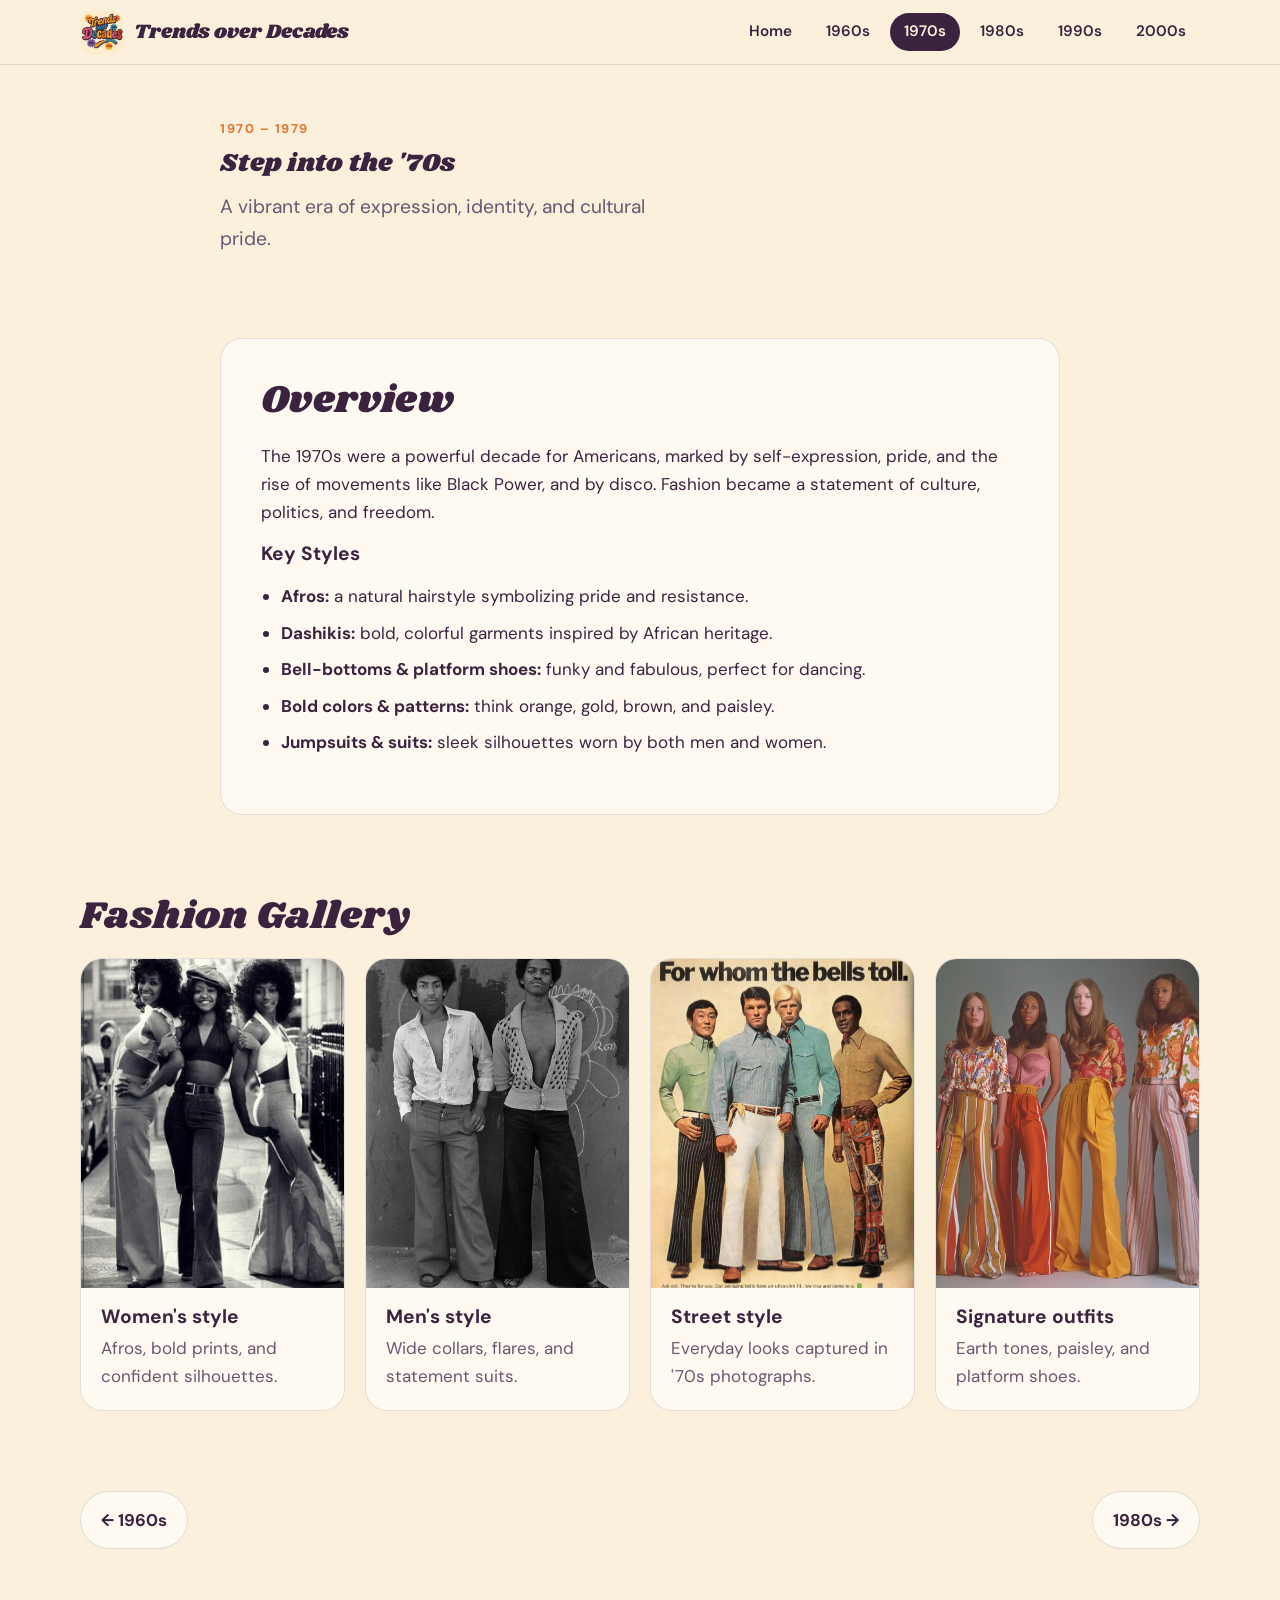
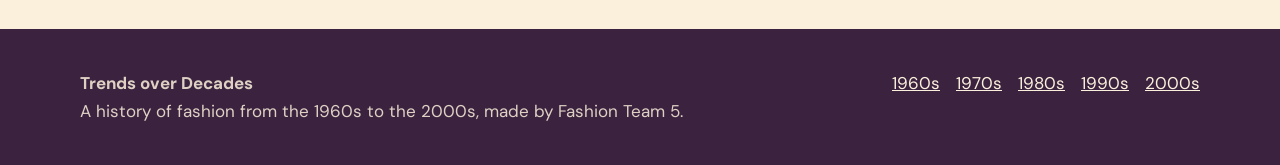
==== 1970s.html @ be98ae76 "Trends over Decades: fashion history from the 1960s to the 2000s A static site with a home page and " ====
<!doctype html>
<html lang="en">
<head>
<meta charset="utf-8">
<meta name="viewport" content="width=device-width, initial-scale=1">
<title>1970s Fashion | Trends over Decades</title>
<meta name="description" content="Afros, dashikis, bell-bottoms, and disco: how &#x27;70s fashion became a statement of culture and freedom.">
<meta property="og:title" content="1970s Fashion | Trends over Decades">
<meta property="og:description" content="Afros, dashikis, bell-bottoms, and disco: how &#x27;70s fashion became a statement of culture and freedom.">
<meta property="og:image" content="assets/img/logo.jpg">
<meta name="theme-color" content="#fbf0dc">
<link rel="icon" href="assets/img/logo.jpg">
<link rel="preconnect" href="https://fonts.googleapis.com">
<link rel="preconnect" href="https://fonts.gstatic.com" crossorigin>
<link href="https://fonts.googleapis.com/css2?family=DM+Sans:opsz,wght@9..40,400;9..40,600;9..40,700&family=Shrikhand&display=swap" rel="stylesheet">
<link rel="stylesheet" href="assets/css/style.css">
</head>
<body class="decade-70s">
<a class="skip" href="#main">Skip to content</a>
<header class="site-header">
  <div class="wrap">
    <a class="brand" href="index.html"><img src="assets/img/logo.jpg" alt="" width="44" height="44">Trends over Decades</a>
    <nav class="nav" aria-label="Decades"><a href="index.html">Home</a><a href="1960s.html">1960s</a><a href="1970s.html" aria-current="page">1970s</a><a href="1980s.html">1980s</a><a href="1990s.html">1990s</a><a href="2000s.html">2000s</a></nav>
  </div>
</header>
<main id="main">
<section class="decade-hero"><div class="wrap prose">
  <span class="eyebrow">1970 – 1979</span>
  <h1>Step into the '70s</h1>
  <p class="lead">A vibrant era of expression, identity, and cultural pride.</p>
</div></section>
<section><div class="wrap panel prose">
  <h2>Overview</h2>
  <p>The 1970s were a powerful decade for Americans, marked by self-expression, pride, and the rise of movements like Black Power, and by disco. Fashion became a statement of culture, politics, and freedom.</p>
  <h3>Key Styles</h3>
  <ul class="list">
    <li><strong>Afros:</strong> a natural hairstyle symbolizing pride and resistance.</li>
    <li><strong>Dashikis:</strong> bold, colorful garments inspired by African heritage.</li>
    <li><strong>Bell-bottoms &amp; platform shoes:</strong> funky and fabulous, perfect for dancing.</li>
    <li><strong>Bold colors &amp; patterns:</strong> think orange, gold, brown, and paisley.</li>
    <li><strong>Jumpsuits &amp; suits:</strong> sleek silhouettes worn by both men and women.</li>
  </ul>
</div></section>
<section><div class="wrap">
  <h2>Fashion Gallery</h2>
  <div class="grid">
    <article class="card">
  <img src="assets/img/70s/women.jpg" alt="Black women in 1970s fashion" loading="lazy">
  <div class="body"><h3>Women&#x27;s style</h3><p>Afros, bold prints, and confident silhouettes.</p></div>
</article>
    <article class="card">
  <img src="assets/img/70s/men.jpg" alt="Black men in 1970s fashion" loading="lazy">
  <div class="body"><h3>Men&#x27;s style</h3><p>Wide collars, flares, and statement suits.</p></div>
</article>
    <article class="card">
  <img src="assets/img/70s/men-photographs.jpg" alt="1970s men&#x27;s fashion photographs" loading="lazy">
  <div class="body"><h3>Street style</h3><p>Everyday looks captured in &#x27;70s photographs.</p></div>
</article>
    <article class="card">
  <img src="assets/img/70s/outfits.jpg" alt="1970s fashion outfits" loading="lazy">
  <div class="body"><h3>Signature outfits</h3><p>Earth tones, paisley, and platform shoes.</p></div>
</article>
  </div>
</div></section>
<section><div class="wrap pager"><a href="1960s.html">← 1960s</a><a href="1980s.html">1980s →</a></div></section>
</main>
<footer class="site-footer">
  <div class="wrap">
    <div>
      <p><strong>Trends over Decades</strong></p>
      <p>A history of fashion from the 1960s to the 2000s, made by Fashion Team 5.</p>
    </div>
    <ul aria-label="Decades"><li><a href="1960s.html">1960s</a></li><li><a href="1970s.html">1970s</a></li><li><a href="1980s.html">1980s</a></li><li><a href="1990s.html">1990s</a></li><li><a href="2000s.html">2000s</a></li></ul>
  </div>
</footer>
</body>
</html>
---- assets/css/style.css ----
/* Trends over Decades: shared styles. Colors come from the team's logo. */
:root {
  --cream: #fbf0dc;
  --paper: #fffaf1;
  --plum: #3b2340;
  --plum-soft: #6b5570;
  --line: rgba(59, 35, 64, 0.14);
  --pink: #e5508a;
  --orange: #e5742e;
  --teal: #2a9bae;
  --purple: #7b5fb0;
  --gold: #f4a62a;
  --accent: var(--pink);
  --radius: 22px;
  --display: "Shrikhand", Georgia, serif;
  --body: "DM Sans", system-ui, -apple-system, sans-serif;
}
body.decade-60s { --accent: var(--pink); }
body.decade-70s { --accent: var(--orange); }
body.decade-80s { --accent: var(--teal); }
body.decade-90s { --accent: var(--purple); }
body.decade-00s { --accent: var(--gold); }

*, *::before, *::after { box-sizing: border-box; }
html { scroll-behavior: smooth; }
@media (prefers-reduced-motion: reduce) { html { scroll-behavior: auto; } * { transition: none !important; } }
body { margin: 0; background: var(--cream); color: var(--plum); font: 17px/1.65 var(--body); }
img { max-width: 100%; display: block; }
a { color: inherit; }
h1, h2, h3 { line-height: 1.15; margin: 0 0 .5em; }
h1, h2 { font-family: var(--display); font-weight: 400; letter-spacing: .01em; }
h2 { font-size: clamp(1.7rem, 4vw, 2.4rem); }
h3 { font-size: 1.2rem; }
p { margin: 0 0 1em; }
.wrap { width: min(1120px, 100% - 32px); margin-inline: auto; }
.skip { position: absolute; left: -999px; top: 8px; background: var(--plum); color: #fff; padding: 8px 14px; border-radius: 999px; z-index: 20; }
.skip:focus { left: 16px; }
:focus-visible { outline: 3px solid var(--accent); outline-offset: 3px; border-radius: 6px; }

/* Header */
.site-header { position: sticky; top: 0; z-index: 10; background: rgba(251, 240, 220, .92); backdrop-filter: blur(8px); border-bottom: 1px solid var(--line); }
.site-header .wrap { display: flex; align-items: center; gap: 20px; padding: 10px 0; }
.brand { display: flex; align-items: center; gap: 10px; text-decoration: none; font-family: var(--display); font-size: 1.25rem; white-space: nowrap; }
.brand img { width: 44px; height: 44px; border-radius: 12px; }
.nav { display: flex; gap: 6px; overflow-x: auto; scrollbar-width: none; margin-left: auto; }
.nav::-webkit-scrollbar { display: none; }
.nav a { text-decoration: none; font-weight: 600; font-size: .95rem; padding: 6px 14px; border-radius: 999px; white-space: nowrap; }
.nav a:hover { background: rgba(59, 35, 64, .07); }
.nav a[aria-current="page"] { background: var(--plum); color: var(--cream); }
@media (max-width: 720px) {
  .site-header .wrap { flex-wrap: wrap; gap: 6px; }
  .nav { margin-left: 0; width: 100%; }
}

/* Hero */
.hero { padding: 56px 0 40px; }
.hero .wrap { display: grid; grid-template-columns: 1.1fr .9fr; gap: 40px; align-items: center; }
.hero h1 { font-size: clamp(2.4rem, 6.5vw, 4.4rem); }
.hero h1 span { color: var(--accent); }
.lead { font-size: 1.2rem; color: var(--plum-soft); max-width: 36ch; }
.hero-art img { border-radius: var(--radius); border: 1px solid var(--line); box-shadow: 0 18px 40px -24px rgba(59, 35, 64, .45); }
.decade-hero { padding: 48px 0 24px; }
.eyebrow { display: inline-block; font-weight: 700; text-transform: uppercase; letter-spacing: .12em; font-size: .8rem; color: var(--accent); margin-bottom: 10px; }
@media (max-width: 820px) { .hero .wrap { grid-template-columns: 1fr; } .hero-art { order: -1; max-width: 360px; } }

/* Buttons and chips */
.btn { display: inline-flex; align-items: center; gap: 8px; padding: 12px 22px; border-radius: 999px; background: var(--plum); color: var(--cream); text-decoration: none; font-weight: 700; border: 0; }
.btn:hover { background: var(--accent); }
.chips { display: flex; flex-wrap: wrap; gap: 8px; margin: 20px 0 28px; padding: 0; list-style: none; }
.chips a { display: block; text-decoration: none; font-weight: 700; padding: 6px 14px; border-radius: 999px; color: #fff; }

/* Sections and cards */
section { padding: 40px 0; }
.panel { background: var(--paper); border: 1px solid var(--line); border-radius: var(--radius); padding: clamp(20px, 4vw, 40px); }
.prose { max-width: 70ch; }
.grid { display: grid; gap: 20px; grid-template-columns: repeat(auto-fill, minmax(min(100%, 260px), 1fr)); }
.card { background: var(--paper); border: 1px solid var(--line); border-radius: var(--radius); overflow: hidden; display: flex; flex-direction: column; }
.card img, .card .fallback { aspect-ratio: 4 / 5; width: 100%; object-fit: cover; background: color-mix(in srgb, var(--accent) 22%, var(--cream)); }
.card .body { padding: 18px 20px 20px; display: flex; flex-direction: column; gap: 6px; flex: 1; }
.card h3 { margin: 0; }
.card p { margin: 0; color: var(--plum-soft); }
.fallback { display: grid; place-items: center; text-align: center; padding: 20px; font-family: var(--display); font-size: 1.5rem; color: var(--plum); }

/* Decade cards on the home page */
.decade-card { text-decoration: none; position: relative; transition: transform .2s; }
.decade-card:hover { transform: translateY(-4px); }
.decade-card .year { position: absolute; top: 14px; left: 14px; font-family: var(--display); font-size: 1.4rem; color: #fff; background: var(--accent); padding: 4px 14px; border-radius: 999px; }
.decade-card .more { margin-top: auto; padding-top: 8px; font-weight: 700; color: var(--plum); }

/* Expandable details (replaces the old pop-up) */
details { margin-top: 6px; border-top: 1px solid var(--line); padding-top: 10px; }
summary { cursor: pointer; font-weight: 700; list-style: none; display: inline-flex; gap: 6px; align-items: center; }
summary::-webkit-details-marker { display: none; }
summary::after { content: "+"; font-size: 1.2rem; line-height: 1; }
details[open] summary::after { content: "–"; }
details p { margin-top: 8px; }

/* Feature rows: text beside a small photo set */
.feature { display: grid; grid-template-columns: 1fr 1fr; gap: 28px; align-items: center; padding: 28px 0; border-top: 1px solid var(--line); }
.feature:first-of-type { border-top: 0; }
.feature .photos { display: grid; grid-template-columns: repeat(auto-fit, minmax(110px, 1fr)); gap: 10px; }
.feature .photos img { width: 100%; aspect-ratio: 1; object-fit: cover; border-radius: 14px; border: 1px solid var(--line); }
.feature .photos.single img { aspect-ratio: auto; }
@media (max-width: 760px) { .feature { grid-template-columns: 1fr; } }

.list { padding-left: 1.2em; }
.list li { margin-bottom: .5em; }
.list strong { color: var(--plum); }
.wide-img { border-radius: var(--radius); border: 1px solid var(--line); width: 100%; max-height: 520px; object-fit: cover; }

/* Table */
.table-scroll { overflow-x: auto; border-radius: var(--radius); border: 1px solid var(--line); background: var(--paper); }
table { border-collapse: collapse; width: 100%; min-width: 640px; }
th, td { padding: 12px 14px; text-align: left; border-bottom: 1px solid var(--line); vertical-align: middle; }
th { font-size: .85rem; text-transform: uppercase; letter-spacing: .06em; color: var(--plum-soft); }
td img { width: 64px; height: 64px; object-fit: cover; border-radius: 10px; }
tbody tr:last-child td { border-bottom: 0; }

/* Video */
.video { aspect-ratio: 16 / 9; width: 100%; border: 0; border-radius: var(--radius); background: #000; }

/* Decade pager */
.pager { display: flex; justify-content: space-between; gap: 12px; flex-wrap: wrap; }
.pager a { text-decoration: none; font-weight: 700; padding: 14px 20px; border-radius: 999px; border: 1px solid var(--line); background: var(--paper); }
.pager a:hover { border-color: var(--accent); }

/* Footer */
.site-footer { margin-top: 40px; padding: 40px 0; background: var(--plum); color: var(--cream); }
.site-footer .wrap { display: flex; flex-wrap: wrap; gap: 24px 48px; justify-content: space-between; }
.site-footer a { color: var(--cream); }
.site-footer ul { list-style: none; padding: 0; margin: 0; display: flex; flex-wrap: wrap; gap: 6px 16px; }
.site-footer p { margin: 0; opacity: .85; }
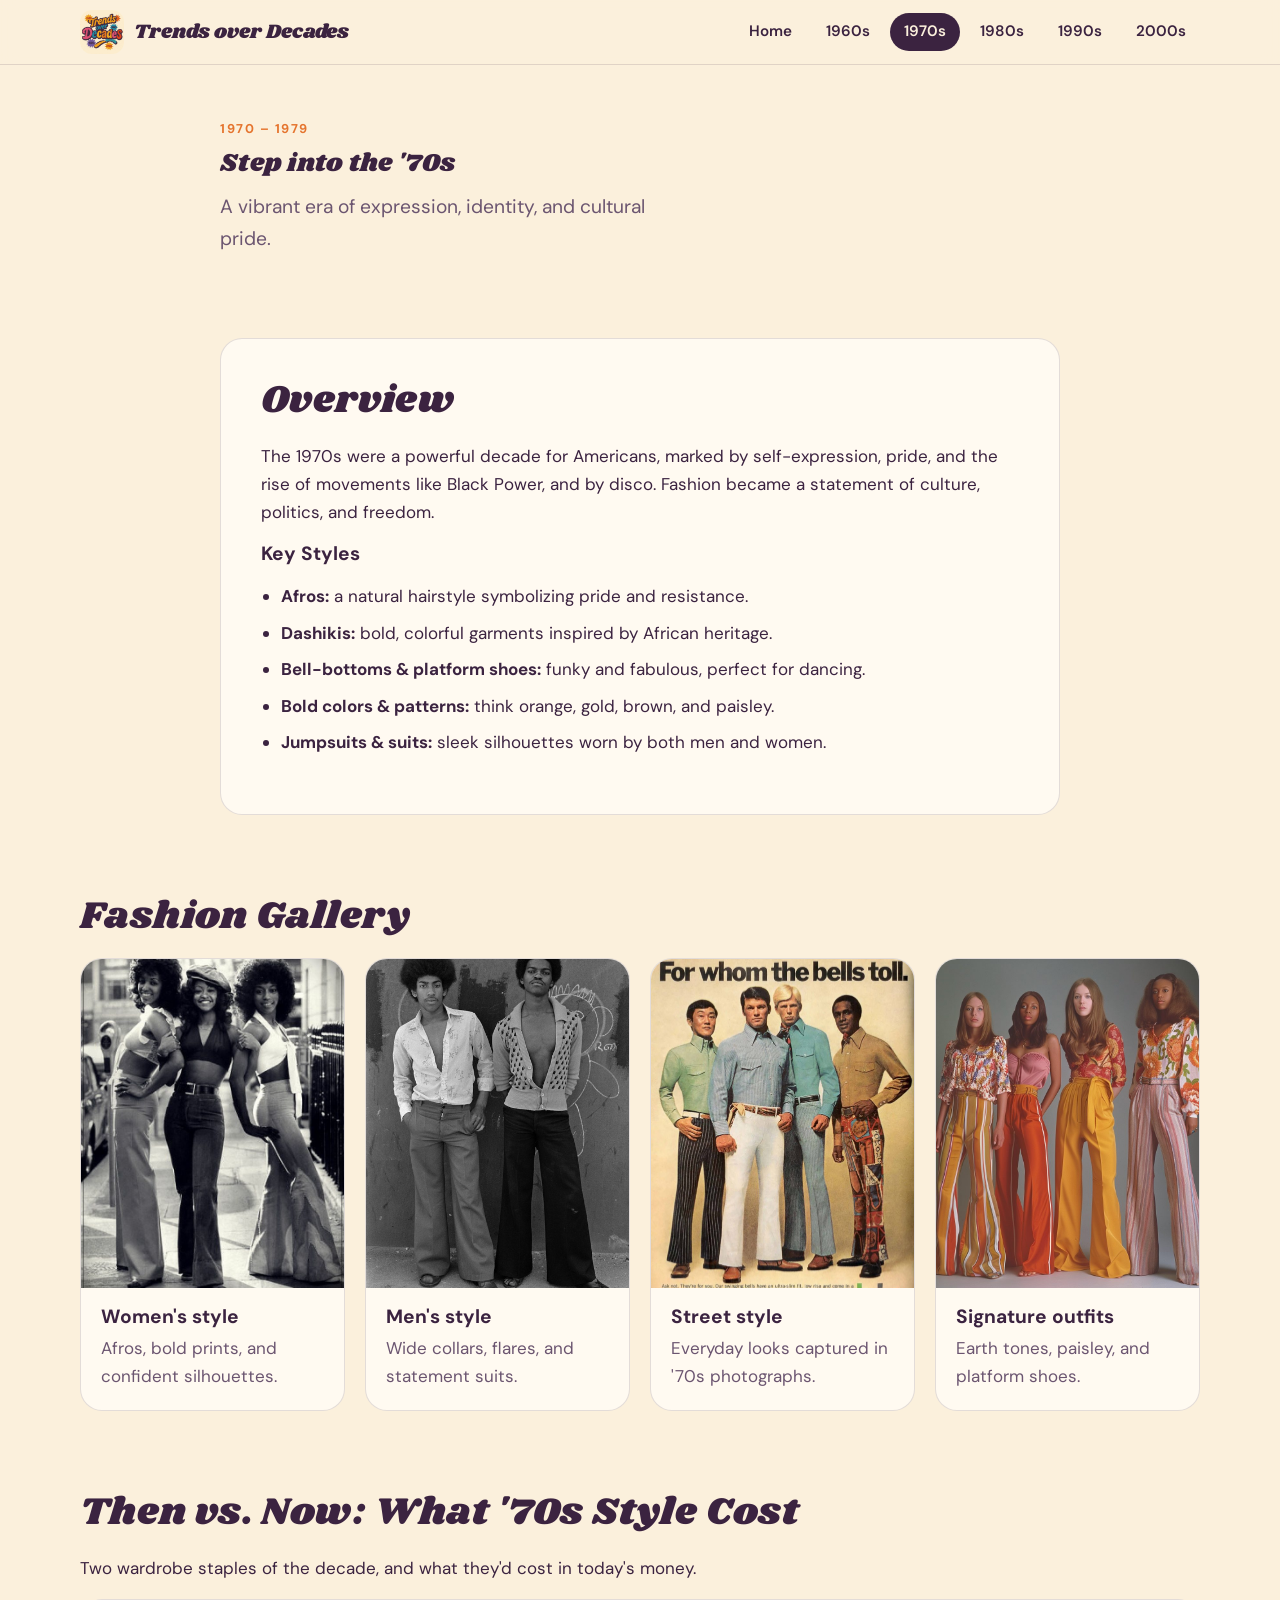
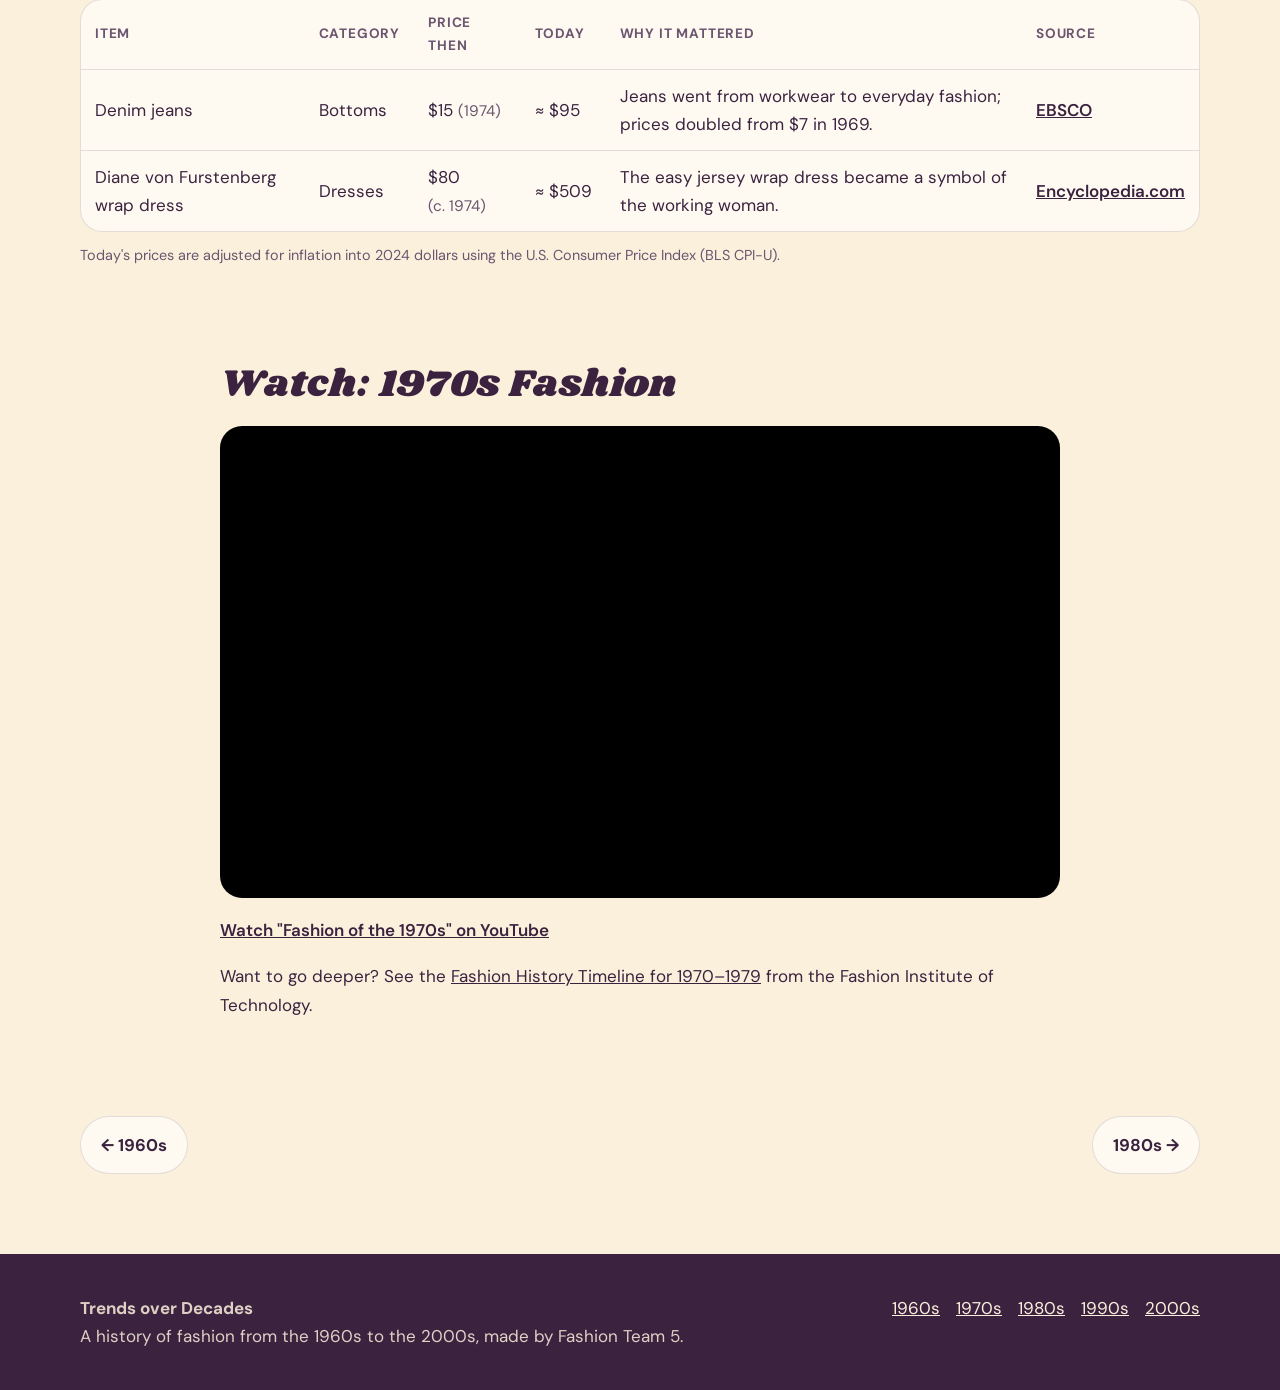
==== commit b75ed9c0: "Add then-vs-now price tables, videos and sources to every decade - 1970s, 1980s, 1990s and 2000s get" ====
--- a/1970s.html
+++ b/1970s.html
@@ -62,6 +62,21 @@
 </article>
   </div>
 </div></section>
+<section><div class="wrap">
+  <h2>Then vs. Now: What &#x27;70s Style Cost</h2>
+  <p>Two wardrobe staples of the decade, and what they&#x27;d cost in today&#x27;s money.</p>
+  <div class="table-scroll"><table>
+    <thead><tr><th scope="col">Item</th><th scope="col">Category</th><th scope="col">Price then</th><th scope="col">Today</th><th scope="col">Why it mattered</th><th scope="col">Source</th></tr></thead>
+    <tbody><tr><td>Denim jeans</td><td>Bottoms</td><td>$15 <span class="muted">(1974)</span></td><td class="nowrap">≈ $95</td><td>Jeans went from workwear to everyday fashion; prices doubled from $7 in 1969.</td><td><a href="https://www.ebsco.com/research-starters/history/denim-jeans-become-accepted-fashion">EBSCO</a></td></tr><tr><td>Diane von Furstenberg wrap dress</td><td>Dresses</td><td>$80 <span class="muted">(c. 1974)</span></td><td class="nowrap">≈ $509</td><td>The easy jersey wrap dress became a symbol of the working woman.</td><td><a href="https://encyclopedia.com/fashion/encyclopedias-almanacs-transcripts-and-maps/wrap-dress">Encyclopedia.com</a></td></tr></tbody>
+  </table></div>
+  <p class="note">Today's prices are adjusted for inflation into 2024 dollars using the U.S. Consumer Price Index (BLS CPI-U).</p>
+</div></section>
+<section><div class="wrap prose">
+  <h2>Watch: 1970s Fashion</h2>
+  <iframe class="video" src="https://www.youtube-nocookie.com/embed/DaFBY7UGskc" title="Video: Fashion of the 1970s" loading="lazy" allow="encrypted-media; picture-in-picture" allowfullscreen></iframe>
+  <p class="video-link"><a href="https://www.youtube.com/watch?v=DaFBY7UGskc">Watch "Fashion of the 1970s" on YouTube</a></p>
+  <p>Want to go deeper? See the <a href="https://fashionhistory.fitnyc.edu/1970-1979/">Fashion History Timeline for 1970–1979</a> from the Fashion Institute of Technology.</p>
+</div></section>
 <section><div class="wrap pager"><a href="1960s.html">← 1960s</a><a href="1980s.html">1980s →</a></div></section>
 </main>
 <footer class="site-footer">
--- a/assets/css/style.css
+++ b/assets/css/style.css
@@ -130,3 +130,10 @@
 .site-footer a { color: var(--cream); }
 .site-footer ul { list-style: none; padding: 0; margin: 0; display: flex; flex-wrap: wrap; gap: 6px 16px; }
 .site-footer p { margin: 0; opacity: .85; }
+
+/* Table notes and video links */
+.note { font-size: .9rem; color: var(--plum-soft); margin-top: 12px; }
+.muted { color: var(--plum-soft); font-size: .9em; white-space: nowrap; }
+td a { font-weight: 600; }
+.video-link { margin: 10px 0 18px; font-weight: 600; }
+.nowrap { white-space: nowrap; }
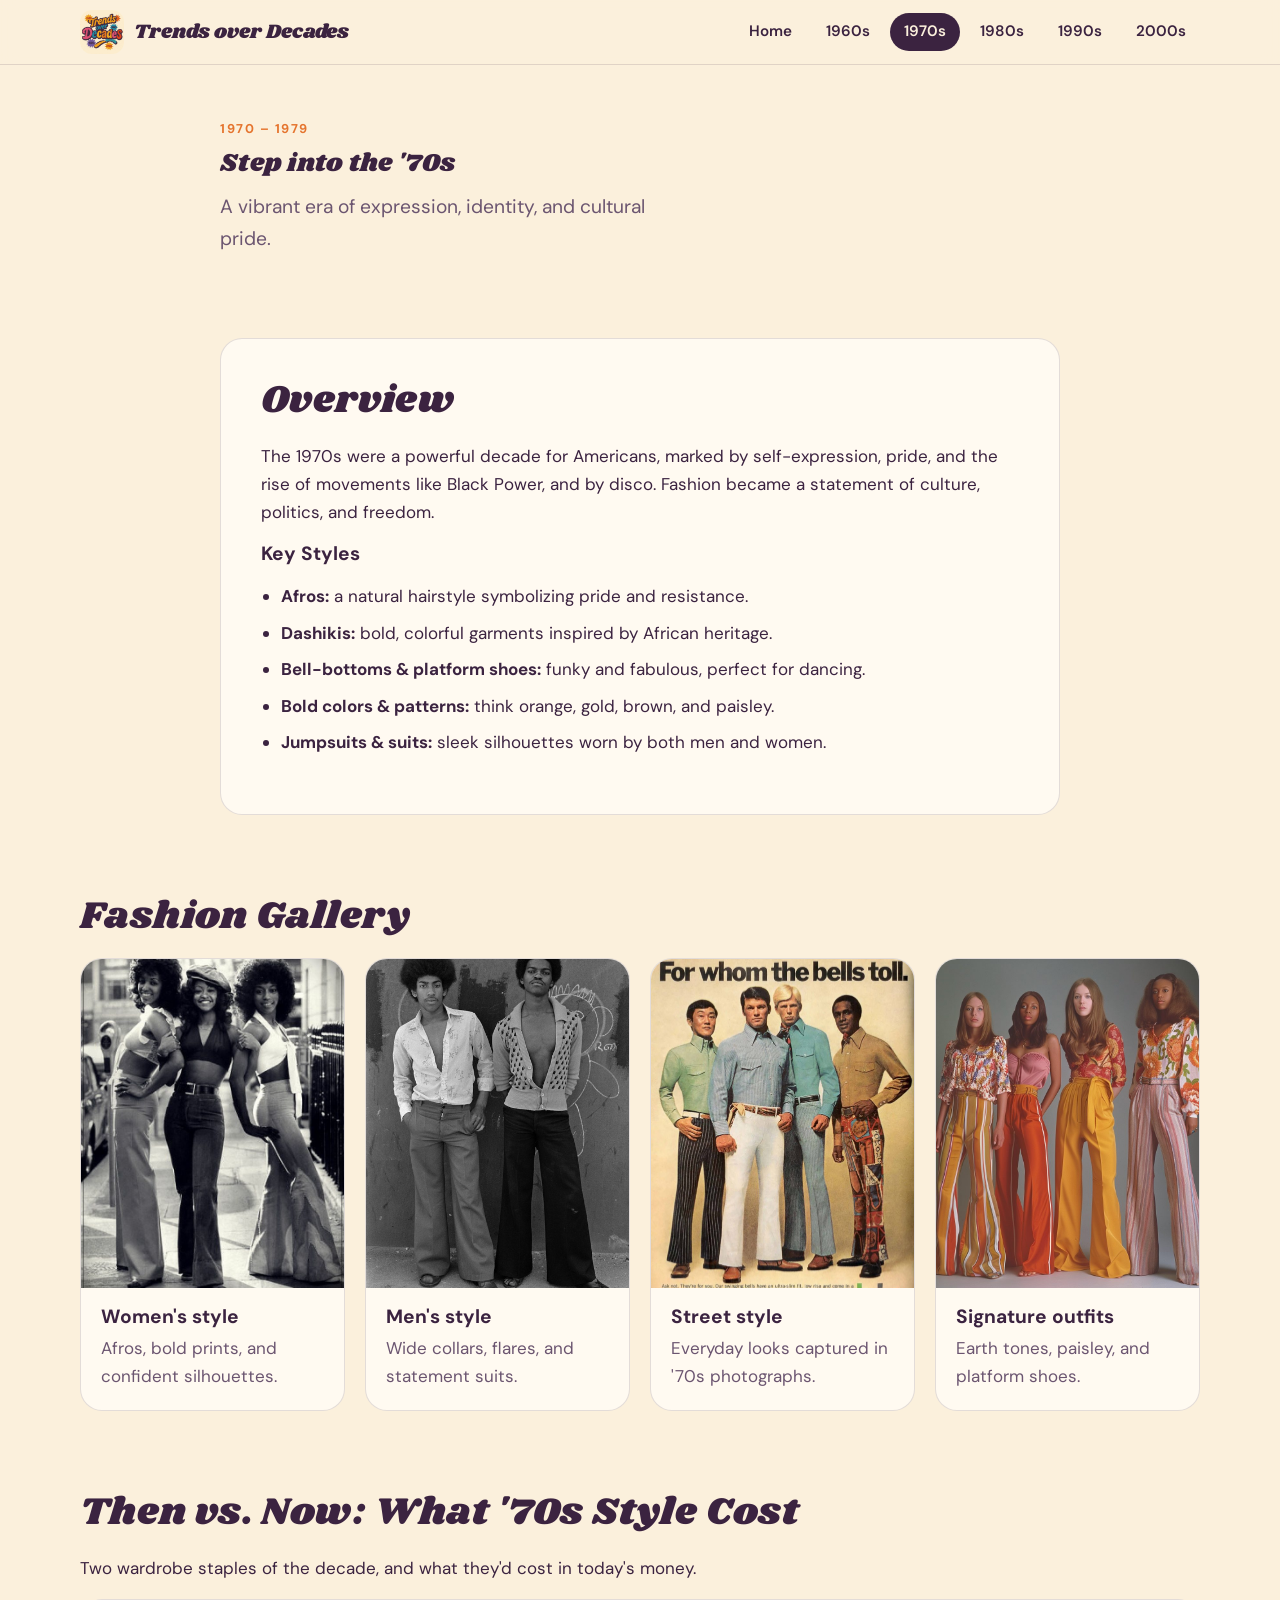
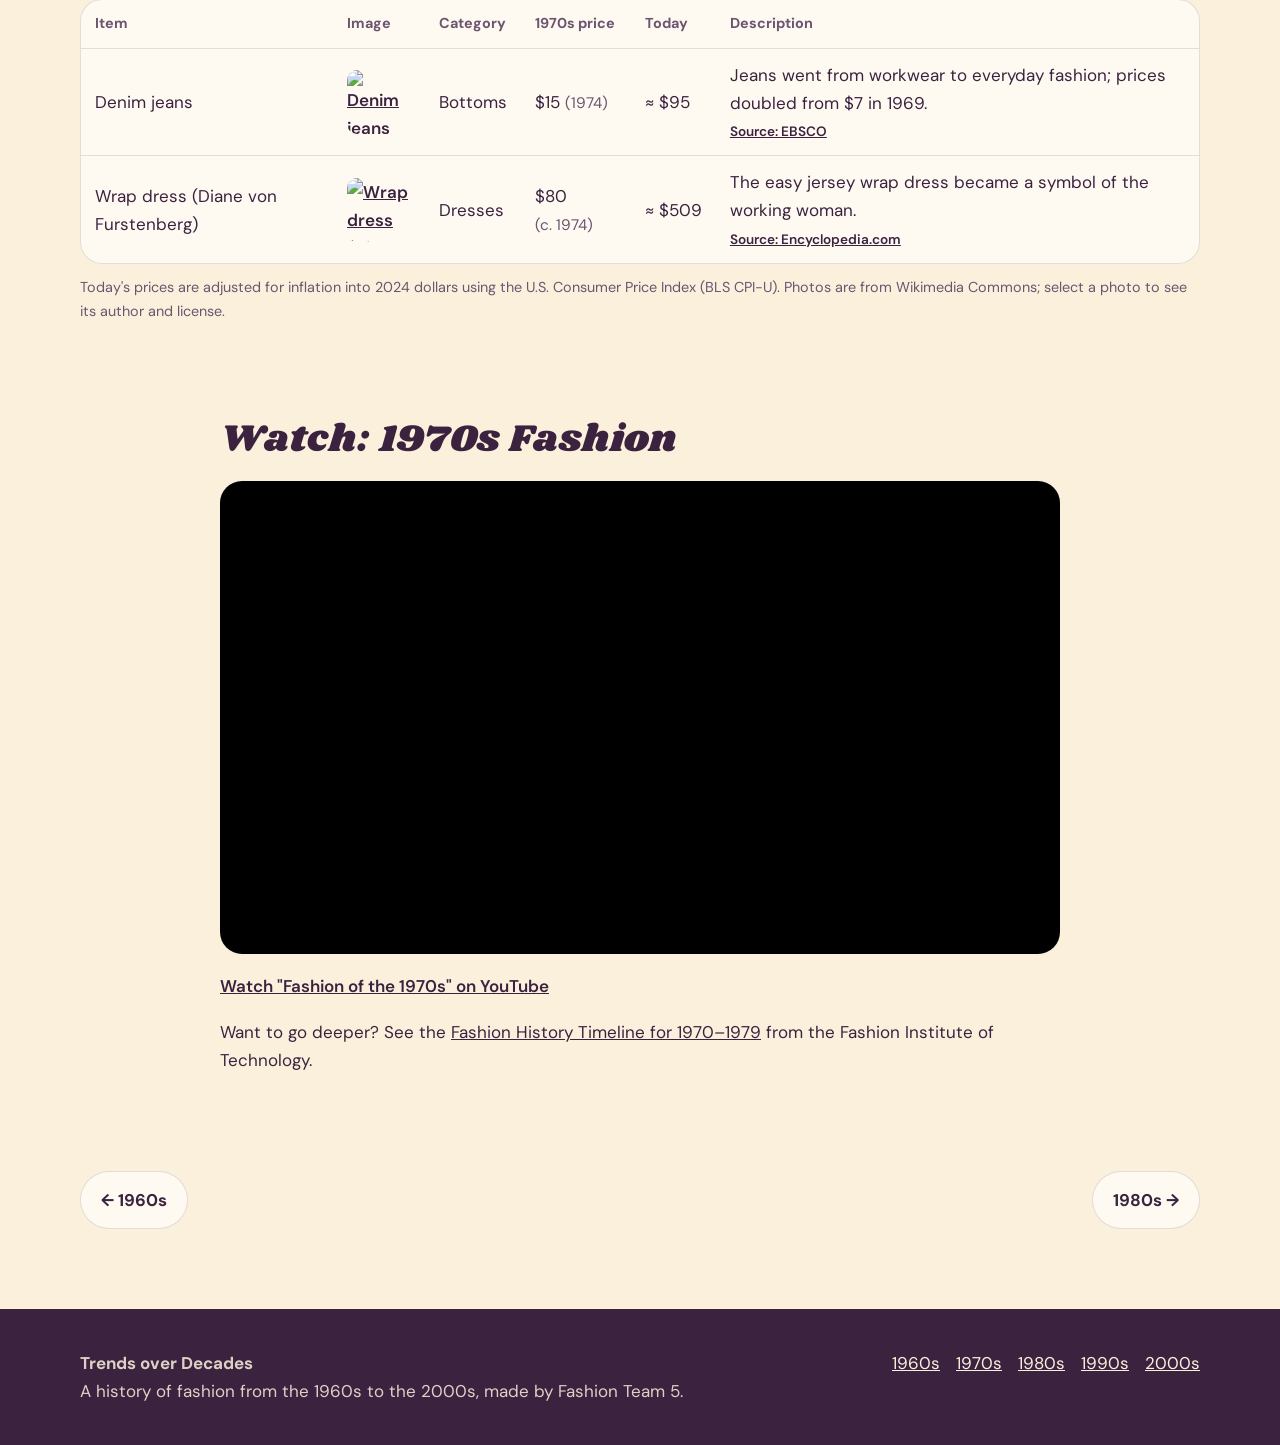
==== commit b08947cf: "Match the 1960s table format on every decade, with item photos Item | Image | Category | Decade pric" ====
--- a/1970s.html
+++ b/1970s.html
@@ -66,10 +66,10 @@
   <h2>Then vs. Now: What &#x27;70s Style Cost</h2>
   <p>Two wardrobe staples of the decade, and what they&#x27;d cost in today&#x27;s money.</p>
   <div class="table-scroll"><table>
-    <thead><tr><th scope="col">Item</th><th scope="col">Category</th><th scope="col">Price then</th><th scope="col">Today</th><th scope="col">Why it mattered</th><th scope="col">Source</th></tr></thead>
-    <tbody><tr><td>Denim jeans</td><td>Bottoms</td><td>$15 <span class="muted">(1974)</span></td><td class="nowrap">≈ $95</td><td>Jeans went from workwear to everyday fashion; prices doubled from $7 in 1969.</td><td><a href="https://www.ebsco.com/research-starters/history/denim-jeans-become-accepted-fashion">EBSCO</a></td></tr><tr><td>Diane von Furstenberg wrap dress</td><td>Dresses</td><td>$80 <span class="muted">(c. 1974)</span></td><td class="nowrap">≈ $509</td><td>The easy jersey wrap dress became a symbol of the working woman.</td><td><a href="https://encyclopedia.com/fashion/encyclopedias-almanacs-transcripts-and-maps/wrap-dress">Encyclopedia.com</a></td></tr></tbody>
+    <thead><tr><th scope="col">Item</th><th scope="col">Image</th><th scope="col">Category</th><th scope="col">1970s price</th><th scope="col">Today</th><th scope="col">Description</th></tr></thead>
+    <tbody><tr><td>Denim jeans</td><td><a href="https://commons.wikimedia.org/wiki/File:Redhead%20Beach%20Bell%20Bottoms.jpg" title="Photo on Wikimedia Commons: author and license"><img src="https://commons.wikimedia.org/wiki/Special:FilePath/Redhead%20Beach%20Bell%20Bottoms.jpg?width=240" alt="Denim jeans" loading="lazy" width="64" height="64"></a></td><td>Bottoms</td><td>$15 <span class="muted">(1974)</span></td><td class="nowrap">≈ $95</td><td>Jeans went from workwear to everyday fashion; prices doubled from $7 in 1969. <a class="src" href="https://www.ebsco.com/research-starters/history/denim-jeans-become-accepted-fashion">Source: EBSCO</a></td></tr><tr><td>Wrap dress (Diane von Furstenberg)</td><td><a href="https://commons.wikimedia.org/wiki/File:Diane%20von%20F%C3%BCrstenberg%20wrap%20dress%20display%20at%20LACMA%2001.jpg" title="Photo on Wikimedia Commons: author and license"><img src="https://commons.wikimedia.org/wiki/Special:FilePath/Diane%20von%20F%C3%BCrstenberg%20wrap%20dress%20display%20at%20LACMA%2001.jpg?width=240" alt="Wrap dress (Diane von Furstenberg)" loading="lazy" width="64" height="64"></a></td><td>Dresses</td><td>$80 <span class="muted">(c. 1974)</span></td><td class="nowrap">≈ $509</td><td>The easy jersey wrap dress became a symbol of the working woman. <a class="src" href="https://encyclopedia.com/fashion/encyclopedias-almanacs-transcripts-and-maps/wrap-dress">Source: Encyclopedia.com</a></td></tr></tbody>
   </table></div>
-  <p class="note">Today's prices are adjusted for inflation into 2024 dollars using the U.S. Consumer Price Index (BLS CPI-U).</p>
+  <p class="note">Today&#x27;s prices are adjusted for inflation into 2024 dollars using the U.S. Consumer Price Index (BLS CPI-U). Photos are from Wikimedia Commons; select a photo to see its author and license.</p>
 </div></section>
 <section><div class="wrap prose">
   <h2>Watch: 1970s Fashion</h2>
--- a/assets/css/style.css
+++ b/assets/css/style.css
@@ -112,7 +112,7 @@
 .table-scroll { overflow-x: auto; border-radius: var(--radius); border: 1px solid var(--line); background: var(--paper); }
 table { border-collapse: collapse; width: 100%; min-width: 640px; }
 th, td { padding: 12px 14px; text-align: left; border-bottom: 1px solid var(--line); vertical-align: middle; }
-th { font-size: .85rem; text-transform: uppercase; letter-spacing: .06em; color: var(--plum-soft); }
+th { font-size: .9rem; color: var(--plum-soft); }
 td img { width: 64px; height: 64px; object-fit: cover; border-radius: 10px; }
 tbody tr:last-child td { border-bottom: 0; }
 
@@ -137,3 +137,4 @@
 td a { font-weight: 600; }
 .video-link { margin: 10px 0 18px; font-weight: 600; }
 .nowrap { white-space: nowrap; }
+.src { display: block; margin-top: 4px; font-size: .85rem; }
